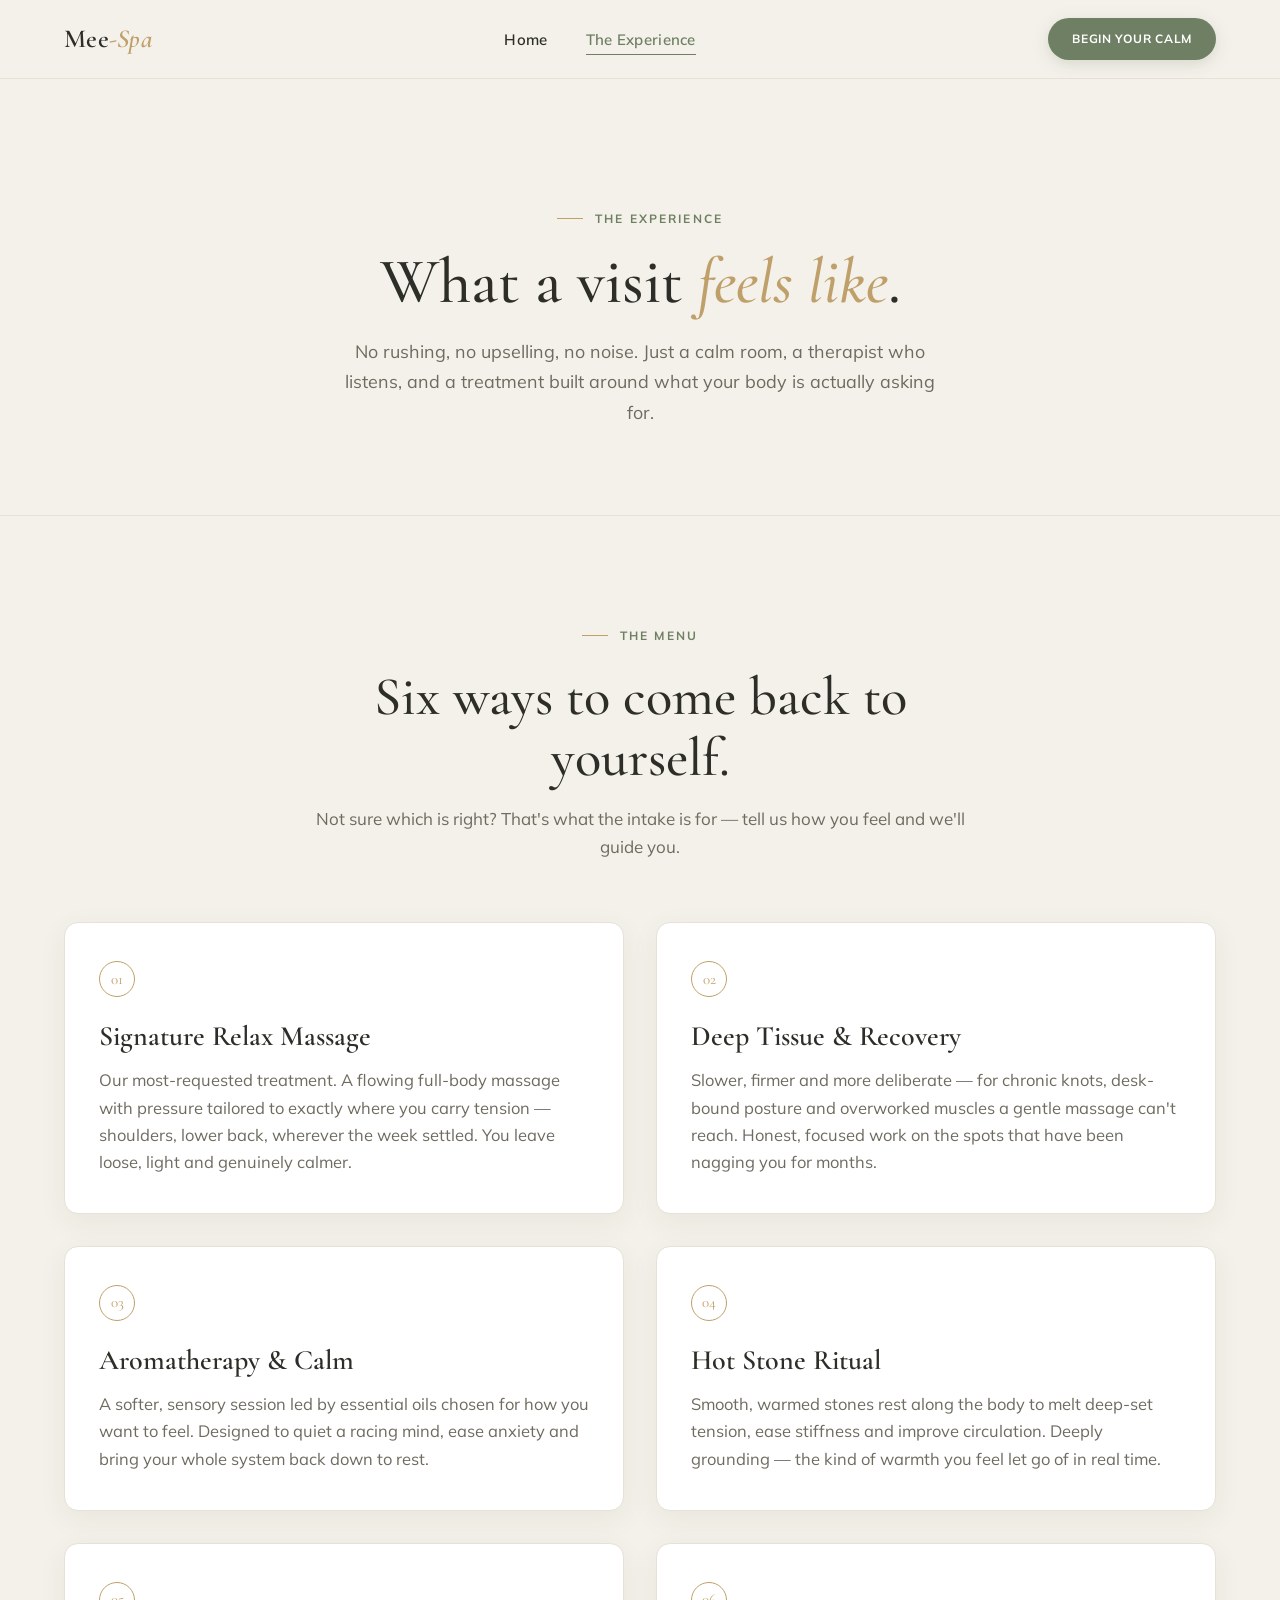
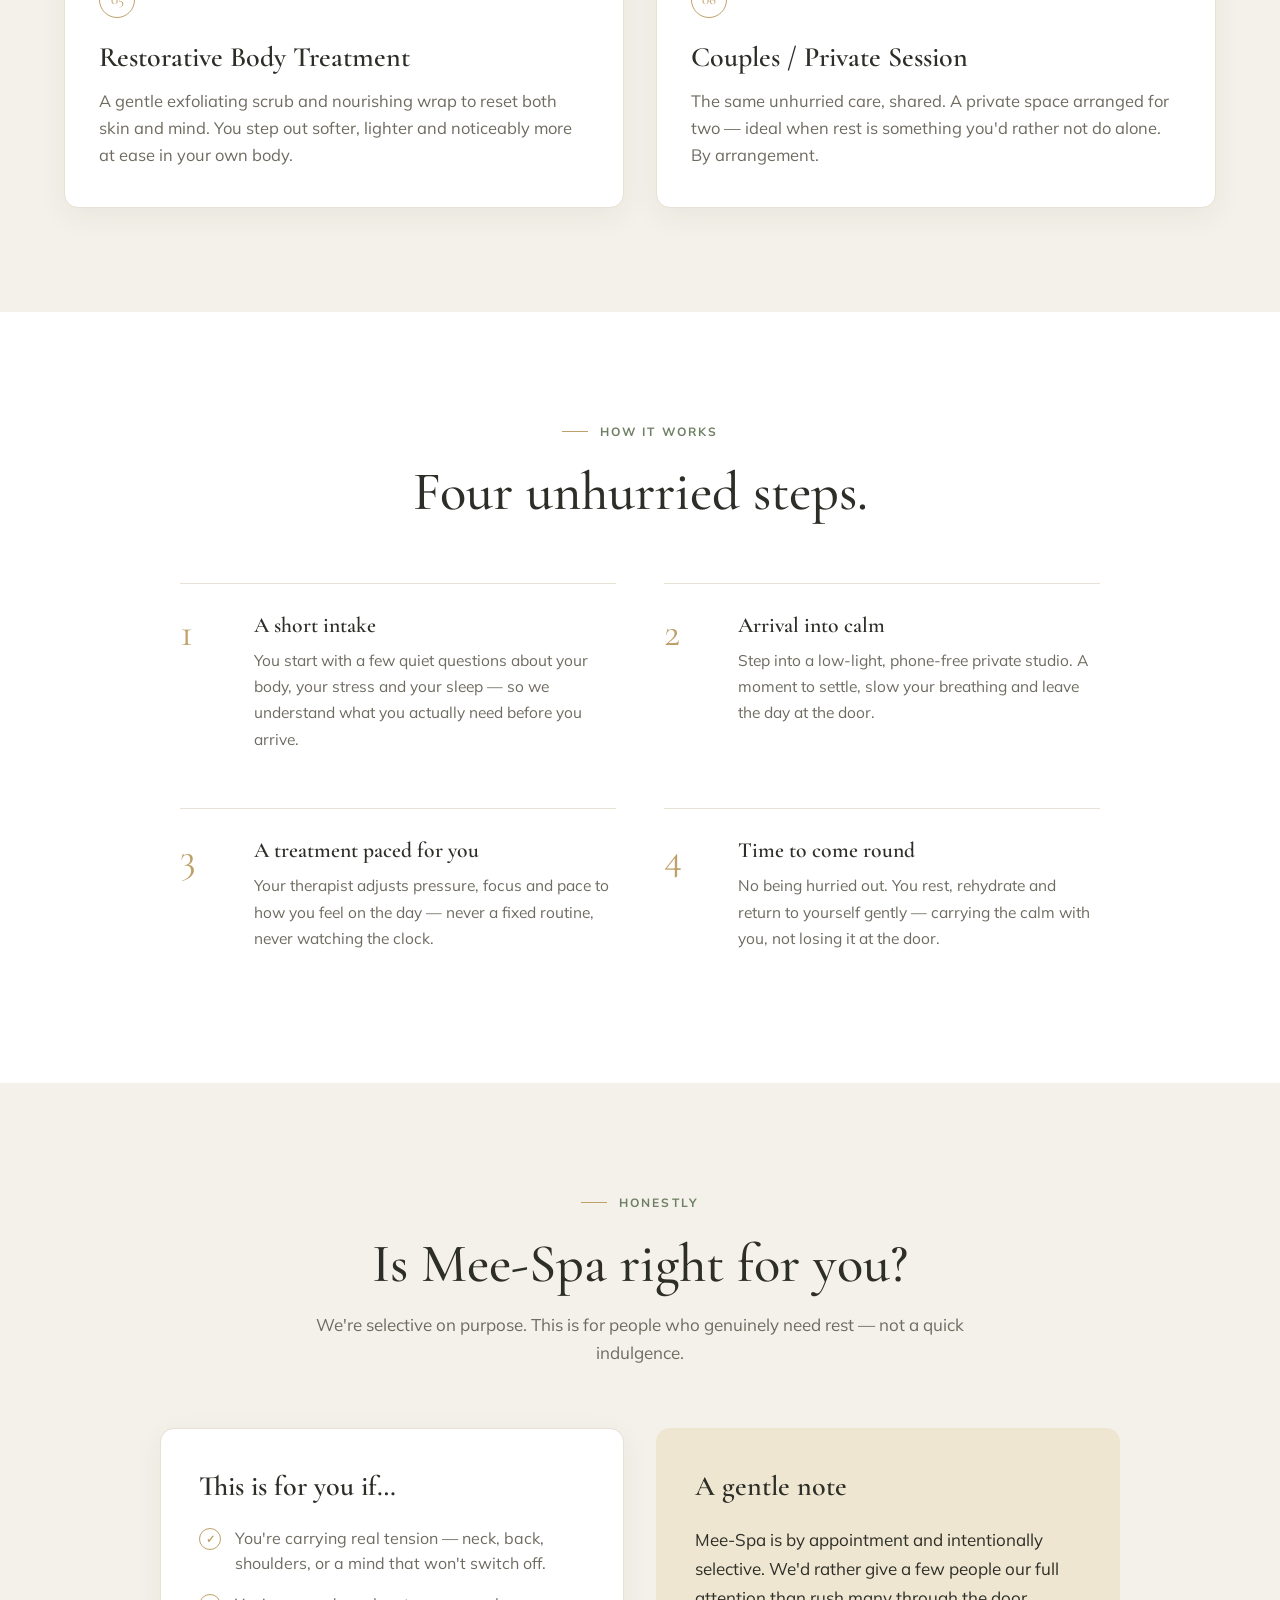
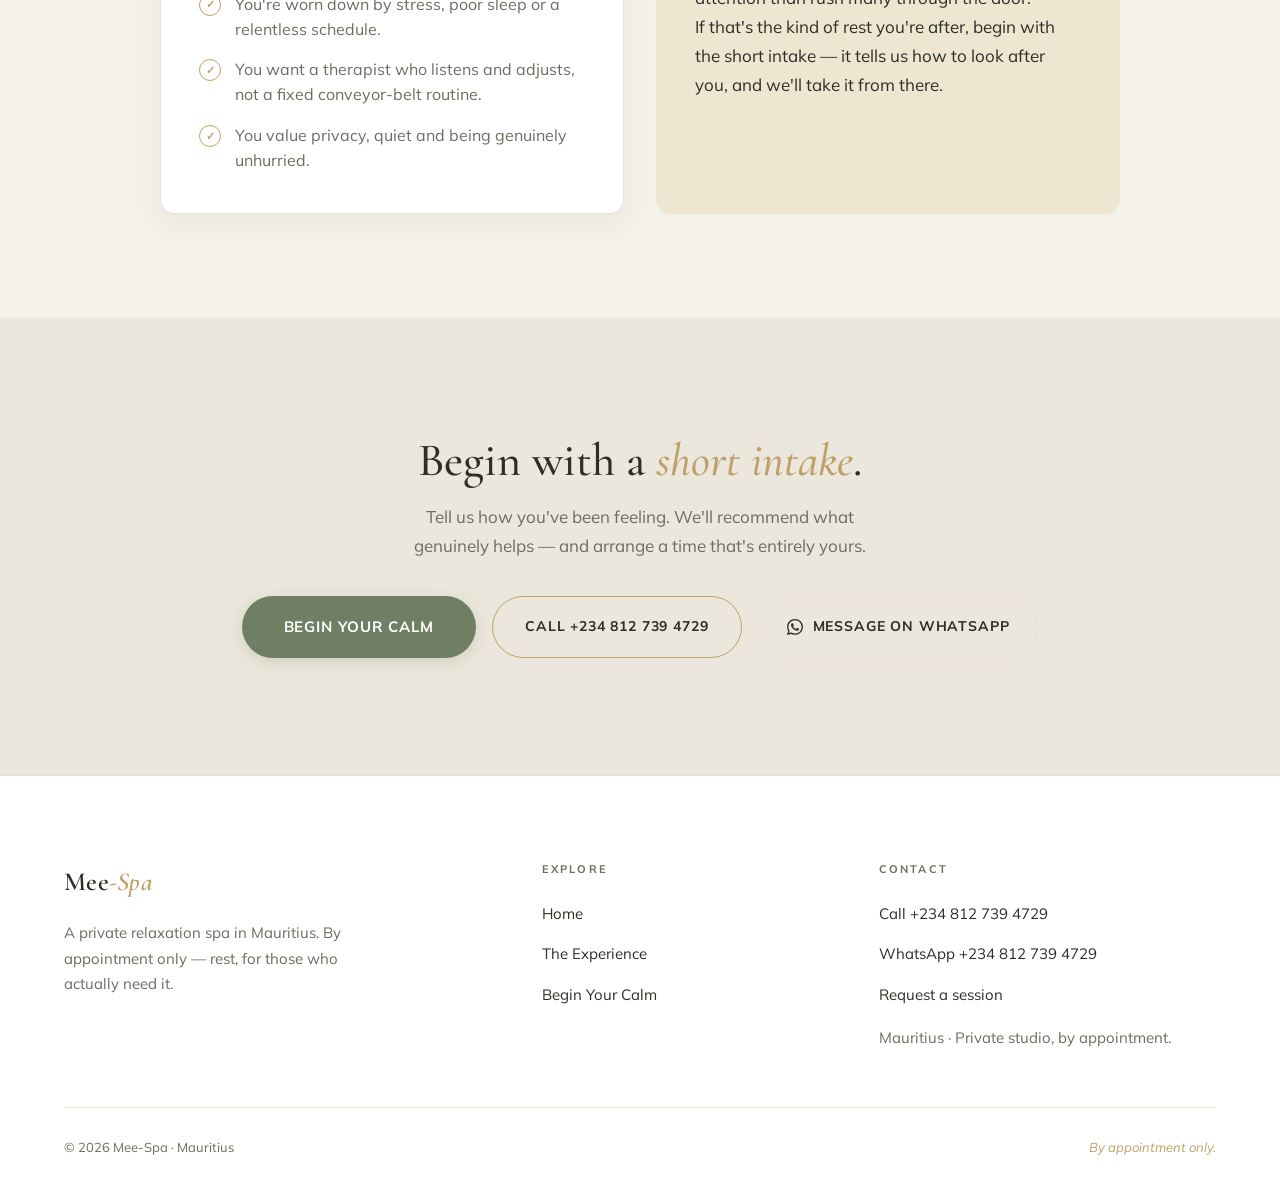
==== services.html @ 6ed7947c "Update services.html" ====
<!DOCTYPE html>
<html lang="en">
<head>
  <meta charset="UTF-8">
  <meta name="viewport" content="width=device-width, initial-scale=1.0">
  <title>The Experience — Mee-Spa</title>
  <meta name="description" content="The Mee-Spa treatment menu and what a visit feels like — a short intake, a calm private studio, and a session paced entirely around you. By appointment in Mauritius.">
  <link rel="preconnect" href="https://fonts.googleapis.com">
  <link rel="preconnect" href="https://fonts.gstatic.com" crossorigin>
  <link href="https://fonts.googleapis.com/css2?family=Cormorant+Garamond:ital,wght@0,400;0,500;0,600;1,400;1,500&family=Mulish:wght@300;400;600;700&display=swap" rel="stylesheet">
  <link rel="stylesheet" href="../styles.css">
</head>
<body>

  <!-- HEADER -->
  <header class="site-header">
    <div class="container">
      <nav class="nav" aria-label="Primary">
        <a href="index.html" class="nav__brand">Mee<em>-Spa</em></a>
        <ul class="nav__links">
          <li><a href="index.html" class="nav__link">Home</a></li>
          <li><a href="services.html" class="nav__link is-active">The Experience</a></li>
        </ul>
        <a href="https://tally.so/r/gDJ7Zl" target="_blank" rel="noopener" class="btn btn--primary nav__cta">Begin Your Calm</a>
        <button class="nav__toggle" aria-label="Menu" aria-controls="mobile-menu">
          <span></span>
        </button>
      </nav>
    </div>
  </header>

  <!-- MOBILE MENU -->
  <div class="mobile-menu" id="mobile-menu">
    <div class="container">
      <ul class="mobile-menu__links">
        <li><a href="index.html" class="mobile-menu__link">Home</a></li>
        <li><a href="services.html" class="mobile-menu__link">The Experience</a></li>
      </ul>
      <div class="mobile-menu__cta">
        <a href="https://tally.so/r/gDJ7Zl" target="_blank" rel="noopener" class="btn btn--primary btn--lg">Begin Your Calm</a>
        <a href="tel:+2348127394729" class="btn btn--outline">Call +234 812 739 4729</a>
        <a href="https://wa.me/2348127394729" target="_blank" rel="noopener" class="btn btn--whatsapp">
          <svg viewBox="0 0 24 24"><path d="M17.472 14.382c-.297-.149-1.758-.867-2.03-.967-.273-.099-.471-.148-.67.15-.197.297-.767.966-.94 1.164-.173.199-.347.223-.644.075-.297-.15-1.255-.463-2.39-1.475-.883-.788-1.48-1.761-1.653-2.059-.173-.297-.018-.458.13-.606.134-.133.298-.347.446-.52.149-.174.198-.298.298-.497.099-.198.05-.371-.025-.52-.075-.149-.669-1.612-.916-2.207-.242-.579-.487-.5-.669-.51-.173-.008-.371-.01-.57-.01-.198 0-.52.074-.792.372-.272.297-1.04 1.016-1.04 2.479 0 1.462 1.065 2.875 1.213 3.074.149.198 2.096 3.2 5.077 4.487.709.306 1.262.489 1.694.625.712.227 1.36.195 1.871.118.571-.085 1.758-.719 2.006-1.413.248-.694.248-1.289.173-1.413-.074-.124-.272-.198-.57-.347m-5.421 7.403h-.004a9.87 9.87 0 01-5.031-1.378l-.361-.214-3.741.982.998-3.648-.235-.374a9.86 9.86 0 01-1.51-5.26c.001-5.45 4.436-9.884 9.888-9.884 2.64 0 5.122 1.03 6.988 2.898a9.825 9.825 0 012.893 6.994c-.003 5.45-4.437 9.884-9.885 9.884m8.413-18.297A11.815 11.815 0 0012.05 0C5.495 0 .16 5.335.157 11.892c0 2.096.547 4.142 1.588 5.945L.057 24l6.305-1.654a11.882 11.882 0 005.683 1.448h.005c6.554 0 11.89-5.335 11.893-11.893a11.821 11.821 0 00-3.48-8.413"/></svg>
          Message on WhatsApp
        </a>
      </div>
    </div>
  </div>

  <!-- PAGE HERO -->
  <section class="page-hero">
    <div class="container">
      <div class="reveal">
        <span class="eyebrow">The Experience</span>
        <h1>What a visit <em>feels like</em>.</h1>
        <p>No rushing, no upselling, no noise. Just a calm room, a therapist who listens, and a treatment built around what your body is actually asking for.</p>
      </div>
    </div>
  </section>

  <!-- SERVICES DETAIL -->
  <section class="section">
    <div class="container">
      <div class="section__head reveal">
        <span class="eyebrow">The menu</span>
        <h2>Six ways to come back to yourself.</h2>
        <p>Not sure which is right? That's what the intake is for — tell us how you feel and we'll guide you.</p>
      </div>
      <div class="services services--two">
        <article class="service-card reveal">
          <div class="service-card__glyph">01</div>
          <h3>Signature Relax Massage</h3>
          <p>Our most-requested treatment. A flowing full-body massage with pressure tailored to exactly where you carry tension — shoulders, lower back, wherever the week settled. You leave loose, light and genuinely calmer.</p>
        </article>
        <article class="service-card reveal reveal--delay-1">
          <div class="service-card__glyph">02</div>
          <h3>Deep Tissue &amp; Recovery</h3>
          <p>Slower, firmer and more deliberate — for chronic knots, desk-bound posture and overworked muscles a gentle massage can't reach. Honest, focused work on the spots that have been nagging you for months.</p>
        </article>
        <article class="service-card reveal">
          <div class="service-card__glyph">03</div>
          <h3>Aromatherapy &amp; Calm</h3>
          <p>A softer, sensory session led by essential oils chosen for how you want to feel. Designed to quiet a racing mind, ease anxiety and bring your whole system back down to rest.</p>
        </article>
        <article class="service-card reveal reveal--delay-1">
          <div class="service-card__glyph">04</div>
          <h3>Hot Stone Ritual</h3>
          <p>Smooth, warmed stones rest along the body to melt deep-set tension, ease stiffness and improve circulation. Deeply grounding — the kind of warmth you feel let go of in real time.</p>
        </article>
        <article class="service-card reveal">
          <div class="service-card__glyph">05</div>
          <h3>Restorative Body Treatment</h3>
          <p>A gentle exfoliating scrub and nourishing wrap to reset both skin and mind. You step out softer, lighter and noticeably more at ease in your own body.</p>
        </article>
        <article class="service-card reveal reveal--delay-1">
          <div class="service-card__glyph">06</div>
          <h3>Couples / Private Session</h3>
          <p>The same unhurried care, shared. A private space arranged for two — ideal when rest is something you'd rather not do alone. By arrangement.</p>
        </article>
      </div>
    </div>
  </section>

  <!-- THE EXPERIENCE / PROCESS -->
  <section class="section section--alt">
    <div class="container">
      <div class="section__head reveal">
        <span class="eyebrow">How it works</span>
        <h2>Four unhurried steps.</h2>
      </div>
      <div class="process">
        <div class="process__step reveal">
          <div class="process__num">1</div>
          <div>
            <h3>A short intake</h3>
            <p>You start with a few quiet questions about your body, your stress and your sleep — so we understand what you actually need before you arrive.</p>
          </div>
        </div>
        <div class="process__step reveal reveal--delay-1">
          <div class="process__num">2</div>
          <div>
            <h3>Arrival into calm</h3>
            <p>Step into a low-light, phone-free private studio. A moment to settle, slow your breathing and leave the day at the door.</p>
          </div>
        </div>
        <div class="process__step reveal">
          <div class="process__num">3</div>
          <div>
            <h3>A treatment paced for you</h3>
            <p>Your therapist adjusts pressure, focus and pace to how you feel on the day — never a fixed routine, never watching the clock.</p>
          </div>
        </div>
        <div class="process__step reveal reveal--delay-1">
          <div class="process__num">4</div>
          <div>
            <h3>Time to come round</h3>
            <p>No being hurried out. You rest, rehydrate and return to yourself gently — carrying the calm with you, not losing it at the door.</p>
          </div>
        </div>
      </div>
    </div>
  </section>

  <!-- WHO IT'S FOR -->
  <section class="section">
    <div class="container">
      <div class="section__head reveal">
        <span class="eyebrow">Honestly</span>
        <h2>Is Mee-Spa right for you?</h2>
        <p>We're selective on purpose. This is for people who genuinely need rest — not a quick indulgence.</p>
      </div>
      <div class="split">
        <div class="split__card reveal">
          <h3>This is for you if…</h3>
          <ul class="split__list">
            <li><span class="split__mark">✓</span> You're carrying real tension — neck, back, shoulders, or a mind that won't switch off.</li>
            <li><span class="split__mark">✓</span> You're worn down by stress, poor sleep or a relentless schedule.</li>
            <li><span class="split__mark">✓</span> You want a therapist who listens and adjusts, not a fixed conveyor-belt routine.</li>
            <li><span class="split__mark">✓</span> You value privacy, quiet and being genuinely unhurried.</li>
          </ul>
        </div>
        <div class="split__card split__card--soft reveal reveal--delay-1">
          <h3>A gentle note</h3>
          <div class="split__note">
            <p>Mee-Spa is by appointment and intentionally selective. We'd rather give a few people our full attention than rush many through the door.</p>
            <p>If that's the kind of rest you're after, begin with the short intake — it tells us how to look after you, and we'll take it from there.</p>
          </div>
        </div>
      </div>
    </div>
  </section>

  <!-- CTA BAND -->
  <section class="cta-band">
    <div class="container">
      <div class="reveal">
        <h2>Begin with a <em>short intake</em>.</h2>
        <p>Tell us how you've been feeling. We'll recommend what genuinely helps — and arrange a time that's entirely yours.</p>
        <div class="cta-band__buttons">
          <a href="https://tally.so/r/gDJ7Zl" target="_blank" rel="noopener" class="btn btn--primary btn--lg">Begin Your Calm</a>
          <a href="tel:+2348127394729" class="btn btn--outline">Call +234 812 739 4729</a>
          <a href="https://wa.me/2348127394729" target="_blank" rel="noopener" class="btn btn--whatsapp">
            <svg viewBox="0 0 24 24"><path d="M17.472 14.382c-.297-.149-1.758-.867-2.03-.967-.273-.099-.471-.148-.67.15-.197.297-.767.966-.94 1.164-.173.199-.347.223-.644.075-.297-.15-1.255-.463-2.39-1.475-.883-.788-1.48-1.761-1.653-2.059-.173-.297-.018-.458.13-.606.134-.133.298-.347.446-.52.149-.174.198-.298.298-.497.099-.198.05-.371-.025-.52-.075-.149-.669-1.612-.916-2.207-.242-.579-.487-.5-.669-.51-.173-.008-.371-.01-.57-.01-.198 0-.52.074-.792.372-.272.297-1.04 1.016-1.04 2.479 0 1.462 1.065 2.875 1.213 3.074.149.198 2.096 3.2 5.077 4.487.709.306 1.262.489 1.694.625.712.227 1.36.195 1.871.118.571-.085 1.758-.719 2.006-1.413.248-.694.248-1.289.173-1.413-.074-.124-.272-.198-.57-.347m-5.421 7.403h-.004a9.87 9.87 0 01-5.031-1.378l-.361-.214-3.741.982.998-3.648-.235-.374a9.86 9.86 0 01-1.51-5.26c.001-5.45 4.436-9.884 9.888-9.884 2.64 0 5.122 1.03 6.988 2.898a9.825 9.825 0 012.893 6.994c-.003 5.45-4.437 9.884-9.885 9.884m8.413-18.297A11.815 11.815 0 0012.05 0C5.495 0 .16 5.335.157 11.892c0 2.096.547 4.142 1.588 5.945L.057 24l6.305-1.654a11.882 11.882 0 005.683 1.448h.005c6.554 0 11.89-5.335 11.893-11.893a11.821 11.821 0 00-3.48-8.413"/></svg>
            Message on WhatsApp
          </a>
        </div>
      </div>
    </div>
  </section>

  <!-- FOOTER -->
  <footer class="footer">
    <div class="container">
      <div class="footer__grid">
        <div>
          <div class="footer__brand">Mee<em>-Spa</em></div>
          <p class="footer__tagline">A private relaxation spa in Mauritius. By appointment only — rest, for those who actually need it.</p>
        </div>
        <div class="footer__col">
          <h4>Explore</h4>
          <ul>
            <li><a href="index.html">Home</a></li>
            <li><a href="services.html">The Experience</a></li>
            <li><a href="https://tally.so/r/gDJ7Zl" target="_blank" rel="noopener">Begin Your Calm</a></li>
          </ul>
        </div>
        <div class="footer__col">
          <h4>Contact</h4>
          <ul>
            <li><a href="tel:+2348127394729">Call +234 812 739 4729</a></li>
            <li><a href="https://wa.me/2348127394729" target="_blank" rel="noopener">WhatsApp +234 812 739 4729</a></li>
            <li><a href="https://tally.so/r/gDJ7Zl" target="_blank" rel="noopener">Request a session</a></li>
          </ul>
          <p class="footer__tagline" style="margin-top:16px;">Mauritius · Private studio, by appointment.</p>
        </div>
      </div>
      <div class="footer__bottom">
        <div>© <span id="current-year"></span> Mee-Spa · Mauritius</div>
        <div><em>By appointment only.</em></div>
      </div>
    </div>
  </footer>

  <script src="../main.js"></script>
</body>
</html>
---- styles.css ----
/* ============================================
   Mee-Spa — Design System
   Refined Minimal × Serene Light Luxury
   ============================================ */

/* --- Design tokens --- */
:root {
  /* Palette */
  --color-bg: #F4F1EA;            /* warm linen cream */
  --color-surface: #FFFFFF;
  --color-text: #2C2E27;          /* deep stone-charcoal */
  --color-text-muted: #6E6B60;
  --color-primary: #6E7F63;       /* sage / eucalyptus */
  --color-primary-dark: #566350;  /* deeper sage (hover) */
  --color-secondary: #D8D2C4;     /* soft stone */
  --color-accent: #BFA06A;        /* warm gold */
  --color-border: #E7E1D6;
  --color-band: #ECE7DC;          /* CTA band tint */
  --color-gold-soft: #EFE6D2;
  --color-whatsapp: #25D366;

  /* Type */
  --font-display: 'Cormorant Garamond', Georgia, 'Times New Roman', serif;
  --font-body: 'Mulish', -apple-system, BlinkMacSystemFont, sans-serif;

  /* Sizing */
  --container-max: 1200px;
  --container-narrow: 880px;
  --radius-card: 14px;
  --radius-btn: 999px;

  /* Spacing */
  --space-section-y: 104px;
  --space-section-y-mobile: 68px;

  /* Shadows */
  --shadow-card: 0 8px 30px rgba(44, 46, 39, 0.06);
  --shadow-card-hover: 0 16px 44px rgba(44, 46, 39, 0.10);
  --shadow-btn: 0 4px 16px rgba(110, 127, 99, 0.22);
  --shadow-btn-hover: 0 10px 26px rgba(110, 127, 99, 0.30);

  /* Motion */
  --ease: cubic-bezier(0.22, 0.61, 0.36, 1);
  --t-fast: 200ms;
  --t-base: 320ms;
  --t-slow: 600ms;
}

/* --- Reset --- */
*, *::before, *::after { box-sizing: border-box; }
html { scroll-behavior: smooth; -webkit-text-size-adjust: 100%; }
body {
  margin: 0;
  font-family: var(--font-body);
  font-weight: 400;
  font-size: 17px;
  line-height: 1.7;
  color: var(--color-text);
  background: var(--color-bg);
  -webkit-font-smoothing: antialiased;
  -moz-osx-font-smoothing: grayscale;
}
img, picture, svg { display: block; max-width: 100%; }
a { color: inherit; text-decoration: none; }
button { font: inherit; cursor: pointer; border: 0; background: none; color: inherit; }
ul { list-style: none; padding: 0; margin: 0; }
::selection { background: var(--color-accent); color: #fff; }

/* --- Typography --- */
h1, h2, h3, h4 {
  font-family: var(--font-display);
  font-weight: 500;
  color: var(--color-text);
  letter-spacing: 0;
  margin: 0;
}
h1 {
  font-size: clamp(2.9rem, 6.5vw, 5rem);
  line-height: 1.04;
  font-weight: 500;
}
h2 {
  font-size: clamp(2.2rem, 4.4vw, 3.4rem);
  line-height: 1.12;
}
h3 {
  font-size: clamp(1.45rem, 2.2vw, 1.75rem);
  line-height: 1.25;
  font-weight: 600;
}
p { margin: 0 0 1em; }
em { color: var(--color-accent); font-style: italic; }
.lead {
  font-size: clamp(1.05rem, 1.6vw, 1.2rem);
  color: var(--color-text-muted);
  line-height: 1.6;
  max-width: 56ch;
}

/* --- Eyebrow label --- */
.eyebrow {
  display: inline-block;
  font-family: var(--font-body);
  font-size: 12px;
  font-weight: 700;
  letter-spacing: 0.18em;
  text-transform: uppercase;
  color: var(--color-primary);
  margin-bottom: 20px;
}
.eyebrow::before {
  content: '';
  display: inline-block;
  width: 26px;
  height: 1px;
  background: var(--color-accent);
  vertical-align: middle;
  margin-right: 12px;
  margin-bottom: 3px;
}

/* --- Layout --- */
.container {
  width: 100%;
  max-width: var(--container-max);
  margin: 0 auto;
  padding: 0 24px;
}
.container--narrow { max-width: var(--container-narrow); }
.section {
  padding: var(--space-section-y) 0;
}
.section--alt { background: var(--color-surface); }
@media (max-width: 768px) {
  .section { padding: var(--space-section-y-mobile) 0; }
}

.divider {
  width: 64px;
  height: 1px;
  background: var(--color-accent);
  opacity: 0.6;
  margin: 40px auto;
}

/* --- Buttons --- */
.btn {
  display: inline-flex;
  align-items: center;
  justify-content: center;
  gap: 10px;
  padding: 14px 32px;
  border-radius: var(--radius-btn);
  font-family: var(--font-body);
  font-size: 14px;
  font-weight: 700;
  letter-spacing: 0.06em;
  text-transform: uppercase;
  transition: transform var(--t-fast) var(--ease),
              box-shadow var(--t-fast) var(--ease),
              background var(--t-fast) var(--ease),
              color var(--t-fast) var(--ease),
              border-color var(--t-fast) var(--ease);
  cursor: pointer;
  white-space: nowrap;
}
.btn--primary {
  background: var(--color-primary);
  color: #fff;
  box-shadow: var(--shadow-btn);
}
.btn--primary:hover {
  transform: translateY(-2px);
  box-shadow: var(--shadow-btn-hover);
  background: var(--color-primary-dark);
}
.btn--outline {
  background: transparent;
  color: var(--color-text);
  border: 1.5px solid var(--color-accent);
}
.btn--outline:hover {
  background: var(--color-accent);
  color: #fff;
  transform: translateY(-2px);
}
.btn--whatsapp {
  background: transparent;
  color: var(--color-text);
  border: 1.5px solid var(--color-border);
  padding: 13px 28px;
}
.btn--whatsapp:hover {
  border-color: var(--color-primary);
  color: var(--color-primary);
  transform: translateY(-2px);
}
.btn--whatsapp svg { width: 16px; height: 16px; fill: currentColor; }
.btn--lg { padding: 18px 42px; font-size: 15px; }
.btn:focus-visible { outline: 2px solid var(--color-primary); outline-offset: 3px; }

/* --- Header / Nav --- */
.site-header {
  position: sticky;
  top: 0;
  z-index: 50;
  background: rgba(244, 241, 234, 0.92);
  backdrop-filter: blur(12px);
  -webkit-backdrop-filter: blur(12px);
  border-bottom: 1px solid var(--color-border);
}
.nav {
  display: flex;
  align-items: center;
  justify-content: space-between;
  height: 78px;
}
.nav__brand {
  font-family: var(--font-display);
  font-size: 26px;
  font-weight: 600;
  letter-spacing: 0.01em;
  color: var(--color-text);
}
.nav__brand em { color: var(--color-accent); font-style: italic; }
.nav__links {
  display: flex;
  align-items: center;
  gap: 38px;
}
.nav__link {
  font-family: var(--font-body);
  font-size: 15px;
  font-weight: 600;
  color: var(--color-text);
  letter-spacing: 0.02em;
  position: relative;
  padding: 6px 0;
  transition: color var(--t-fast) var(--ease);
}
.nav__link::after {
  content: '';
  position: absolute;
  left: 50%;
  bottom: 0;
  width: 0;
  height: 1px;
  background: var(--color-primary);
  transition: width var(--t-fast) var(--ease), left var(--t-fast) var(--ease);
}
.nav__link:hover,
.nav__link.is-active { color: var(--color-primary); }
.nav__link:hover::after,
.nav__link.is-active::after { width: 100%; left: 0; }

.nav__cta { font-size: 12px; padding: 11px 24px; }

.nav__toggle {
  display: none;
  width: 44px;
  height: 44px;
  align-items: center;
  justify-content: center;
}
.nav__toggle span {
  display: block;
  width: 22px;
  height: 1.5px;
  background: var(--color-text);
  position: relative;
  transition: background var(--t-fast) var(--ease);
}
.nav__toggle span::before,
.nav__toggle span::after {
  content: '';
  position: absolute;
  left: 0;
  width: 22px;
  height: 1.5px;
  background: var(--color-text);
  transition: transform var(--t-base) var(--ease), top var(--t-fast) var(--ease);
}
.nav__toggle span::before { top: -7px; }
.nav__toggle span::after { top: 7px; }
.nav__toggle.is-open span { background: transparent; }
.nav__toggle.is-open span::before { top: 0; transform: rotate(45deg); }
.nav__toggle.is-open span::after { top: 0; transform: rotate(-45deg); }

@media (max-width: 900px) {
  .nav { height: 64px; }
  .nav__links { display: none; }
  .nav__cta { display: none; }
  .nav__toggle { display: flex; }
}

/* Mobile menu panel */
.mobile-menu {
  position: fixed;
  inset: 64px 0 0 0;
  background: var(--color-bg);
  z-index: 40;
  padding: 48px 24px;
  transform: translateY(-12px);
  opacity: 0;
  visibility: hidden;
  overflow-y: auto;
  transition: transform var(--t-base) var(--ease),
              opacity var(--t-base) var(--ease),
              visibility var(--t-base);
}
.mobile-menu.is-open {
  transform: translateY(0);
  opacity: 1;
  visibility: visible;
}
.mobile-menu__links {
  display: flex;
  flex-direction: column;
  gap: 32px;
  margin-bottom: 48px;
}
.mobile-menu__link {
  font-family: var(--font-display);
  font-size: 32px;
  font-weight: 500;
  color: var(--color-text);
}
.mobile-menu__cta {
  display: flex;
  flex-direction: column;
  gap: 16px;
  align-items: stretch;
}
.mobile-menu__cta .btn { width: 100%; }

/* --- Hero --- */
.hero {
  position: relative;
  padding: clamp(88px, 13vw, 150px) 0 clamp(88px, 13vw, 150px);
  background: var(--color-bg);
  text-align: center;
  overflow: hidden;
}
.hero__inner { max-width: 900px; margin: 0 auto; }
.hero h1 { margin: 0 0 28px; }
.hero h1 em {
  color: var(--color-accent);
  font-style: italic;
  font-family: var(--font-display);
}
.hero__sub {
  font-size: clamp(1.05rem, 1.6vw, 1.25rem);
  color: var(--color-text-muted);
  line-height: 1.65;
  max-width: 56ch;
  margin: 0 auto 44px;
}
.hero__cta {
  display: flex;
  gap: 16px;
  justify-content: center;
  flex-wrap: wrap;
}
.hero__decor {
  position: absolute;
  bottom: 0;
  left: 50%;
  transform: translateX(-50%);
  width: 84px;
  height: 1px;
  background: var(--color-accent);
  opacity: 0.55;
}

/* --- Page hero (smaller, inner pages) --- */
.page-hero {
  padding: clamp(80px, 11vw, 124px) 0 clamp(60px, 8vw, 88px);
  text-align: center;
  background: var(--color-bg);
  border-bottom: 1px solid var(--color-border);
}
.page-hero h1 {
  font-size: clamp(2.5rem, 5.4vw, 4rem);
  margin: 0 0 20px;
}
.page-hero h1 em { color: var(--color-accent); font-style: italic; }
.page-hero p {
  font-size: clamp(1rem, 1.4vw, 1.2rem);
  color: var(--color-text-muted);
  max-width: 54ch;
  margin: 0 auto;
}

/* --- Benefits (3-col) --- */
.benefits {
  display: grid;
  grid-template-columns: repeat(3, 1fr);
  gap: 48px;
  margin-top: 60px;
}
.benefits__item { text-align: center; }
.benefits__glyph {
  font-family: var(--font-display);
  font-size: 40px;
  color: var(--color-accent);
  margin-bottom: 16px;
  line-height: 1;
}
.benefits__item h3 { margin-bottom: 10px; }
.benefits__item p { color: var(--color-text-muted); margin: 0; }
@media (max-width: 768px) {
  .benefits { grid-template-columns: 1fr; gap: 44px; margin-top: 44px; }
}

/* --- Section heading (centered) --- */
.section__head {
  text-align: center;
  max-width: 660px;
  margin: 0 auto 60px;
}
.section__head h2 { margin: 0 0 16px; }
.section__head p { color: var(--color-text-muted); margin: 0; }

/* --- Services grid --- */
.services {
  display: grid;
  grid-template-columns: repeat(3, 1fr);
  gap: 28px;
}
.services--two { grid-template-columns: repeat(2, 1fr); gap: 32px; }
.service-card {
  background: var(--color-surface);
  border: 1px solid var(--color-border);
  border-radius: var(--radius-card);
  padding: 38px 34px;
  box-shadow: var(--shadow-card);
  transition: transform var(--t-base) var(--ease), box-shadow var(--t-base) var(--ease);
}
.service-card:hover {
  transform: translateY(-4px);
  box-shadow: var(--shadow-card-hover);
}
.service-card__glyph {
  width: 36px;
  height: 36px;
  border-radius: 50%;
  border: 1px solid var(--color-accent);
  display: flex;
  align-items: center;
  justify-content: center;
  margin-bottom: 22px;
  color: var(--color-accent);
  font-family: var(--font-display);
  font-size: 15px;
}
.service-card h3 { margin-bottom: 12px; }
.service-card p { color: var(--color-text-muted); margin: 0; font-size: 15.5px; line-height: 1.65; }
.services--two .service-card p { font-size: 16.5px; }
.services-cta { text-align: center; margin-top: 52px; }
@media (max-width: 900px) {
  .services { grid-template-columns: repeat(2, 1fr); }
}
@media (max-width: 600px) {
  .services, .services--two { grid-template-columns: 1fr; }
}

/* --- Why (2-col editorial) --- */
.why {
  display: grid;
  grid-template-columns: 1.1fr 0.9fr;
  gap: 80px;
  align-items: center;
}
.why__quote {
  font-family: var(--font-display);
  font-size: clamp(1.6rem, 2.7vw, 2.1rem);
  line-height: 1.38;
  color: var(--color-text);
  font-weight: 400;
}
.why__quote em { color: var(--color-accent); font-style: italic; }
.why__list { display: flex; flex-direction: column; gap: 24px; }
.why__list-item {
  display: flex;
  gap: 18px;
  align-items: flex-start;
  padding-bottom: 24px;
  border-bottom: 1px solid var(--color-border);
}
.why__list-item:last-child { border-bottom: 0; padding-bottom: 0; }
.why__list-item__num {
  font-family: var(--font-display);
  color: var(--color-accent);
  font-size: 15px;
  letter-spacing: 0.1em;
  flex-shrink: 0;
  width: 28px;
  padding-top: 5px;
}
.why__list-item h4 {
  font-family: var(--font-display);
  font-size: 20px;
  font-weight: 600;
  margin: 0 0 5px;
}
.why__list-item p {
  font-size: 15.5px;
  color: var(--color-text-muted);
  margin: 0;
}
@media (max-width: 900px) {
  .why { grid-template-columns: 1fr; gap: 48px; }
}

/* --- Process (numbered steps) --- */
.process {
  display: grid;
  grid-template-columns: repeat(2, 1fr);
  gap: 28px 48px;
  max-width: 920px;
  margin: 60px auto 0;
}
.process__step {
  display: flex;
  gap: 22px;
  align-items: flex-start;
  padding: 28px 0;
  border-top: 1px solid var(--color-border);
}
.process__num {
  font-family: var(--font-display);
  font-size: 40px;
  line-height: 1;
  color: var(--color-accent);
  flex-shrink: 0;
  width: 52px;
}
.process__step h3 { font-size: 1.35rem; margin: 0 0 8px; }
.process__step p { color: var(--color-text-muted); margin: 0; font-size: 15.5px; }
@media (max-width: 768px) {
  .process { grid-template-columns: 1fr; gap: 0; margin-top: 44px; }
}

/* --- Split (who it's for) --- */
.split {
  display: grid;
  grid-template-columns: repeat(2, 1fr);
  gap: 32px;
  max-width: 960px;
  margin: 0 auto;
}
.split__card {
  background: var(--color-surface);
  border: 1px solid var(--color-border);
  border-radius: var(--radius-card);
  padding: 40px 38px;
  box-shadow: var(--shadow-card);
}
.split__card--soft { background: var(--color-gold-soft); border-color: transparent; box-shadow: none; }
.split__card h3 { margin: 0 0 22px; }
.split__list { display: flex; flex-direction: column; gap: 16px; }
.split__list li {
  display: flex;
  gap: 14px;
  align-items: flex-start;
  color: var(--color-text-muted);
  font-size: 16px;
  line-height: 1.55;
}
.split__mark {
  flex-shrink: 0;
  width: 22px;
  height: 22px;
  border-radius: 50%;
  border: 1px solid var(--color-accent);
  color: var(--color-accent);
  display: flex;
  align-items: center;
  justify-content: center;
  font-size: 11px;
  font-weight: 700;
  margin-top: 2px;
}
.split__note p { margin: 0; }
@media (max-width: 768px) {
  .split { grid-template-columns: 1fr; }
}

/* --- Testimonials --- */
.testimonials {
  display: grid;
  grid-template-columns: repeat(3, 1fr);
  gap: 28px;
}
.testimonial {
  background: var(--color-surface);
  border: 1px solid var(--color-border);
  border-radius: var(--radius-card);
  padding: 38px 34px;
  position: relative;
}
.testimonial__mark {
  font-family: var(--font-display);
  font-size: 60px;
  color: var(--color-accent);
  opacity: 0.4;
  line-height: 1;
  margin-bottom: -8px;
}
.testimonial__quote {
  font-family: var(--font-display);
  font-size: 1.2rem;
  font-style: italic;
  line-height: 1.5;
  color: var(--color-text);
  margin: 0 0 22px;
}
.testimonial__name {
  font-family: var(--font-body);
  font-size: 11px;
  font-weight: 700;
  letter-spacing: 0.18em;
  text-transform: uppercase;
  color: var(--color-text-muted);
}
@media (max-width: 900px) {
  .testimonials { grid-template-columns: 1fr; max-width: 540px; margin: 0 auto; }
}

/* --- CTA band --- */
.cta-band {
  background: var(--color-band);
  text-align: center;
  padding: clamp(76px, 10vw, 116px) 0;
  border-top: 1px solid var(--color-border);
  border-bottom: 1px solid var(--color-border);
}
.cta-band h2 {
  margin: 0 0 16px;
  font-size: clamp(2rem, 3.8vw, 2.9rem);
}
.cta-band h2 em { color: var(--color-accent); font-style: italic; }
.cta-band p {
  color: var(--color-text-muted);
  max-width: 50ch;
  margin: 0 auto 36px;
}
.cta-band__buttons {
  display: flex;
  gap: 16px;
  justify-content: center;
  flex-wrap: wrap;
}

/* --- Footer --- */
.footer {
  background: var(--color-surface);
  padding: 84px 0 32px;
  border-top: 1px solid var(--color-border);
}
.footer__grid {
  display: grid;
  grid-template-columns: 1.5fr 1fr 1.2fr;
  gap: 56px;
  padding-bottom: 56px;
  border-bottom: 1px solid var(--color-border);
}
.footer__brand {
  font-family: var(--font-display);
  font-size: 26px;
  font-weight: 600;
  letter-spacing: 0.01em;
  margin-bottom: 16px;
}
.footer__brand em { color: var(--color-accent); font-style: italic; }
.footer__tagline {
  color: var(--color-text-muted);
  font-size: 15px;
  max-width: 34ch;
  margin: 0;
}
.footer__col h4 {
  font-family: var(--font-body);
  font-size: 11px;
  font-weight: 700;
  letter-spacing: 0.2em;
  text-transform: uppercase;
  color: var(--color-text-muted);
  margin: 0 0 20px;
}
.footer__col ul li { margin-bottom: 12px; }
.footer__col a {
  color: var(--color-text);
  font-size: 15px;
  transition: color var(--t-fast) var(--ease);
}
.footer__col a:hover { color: var(--color-primary); }
.footer__bottom {
  padding-top: 28px;
  display: flex;
  justify-content: space-between;
  align-items: center;
  font-size: 13px;
  color: var(--color-text-muted);
  gap: 16px;
  flex-wrap: wrap;
}
.footer__bottom em { font-style: italic; color: var(--color-accent); }
@media (max-width: 768px) {
  .footer__grid { grid-template-columns: 1fr; gap: 40px; padding-bottom: 40px; }
  .footer__bottom { flex-direction: column; align-items: flex-start; }
}

/* --- Reveal on scroll --- */
.reveal {
  opacity: 0;
  transform: translateY(16px);
  transition: opacity 700ms var(--ease), transform 700ms var(--ease);
}
.reveal.is-visible {
  opacity: 1;
  transform: translateY(0);
}
.reveal--delay-1 { transition-delay: 100ms; }
.reveal--delay-2 { transition-delay: 200ms; }
.reveal--delay-3 { transition-delay: 300ms; }

/* --- Reduced motion --- */
@media (prefers-reduced-motion: reduce) {
  *, *::before, *::after {
    animation-duration: 0.01ms !important;
    animation-iteration-count: 1 !important;
    transition-duration: 0.01ms !important;
    scroll-behavior: auto !important;
  }
  .reveal { opacity: 1; transform: none; }
}

/* --- Body scroll lock when menu open --- */
body.is-locked { overflow: hidden; }
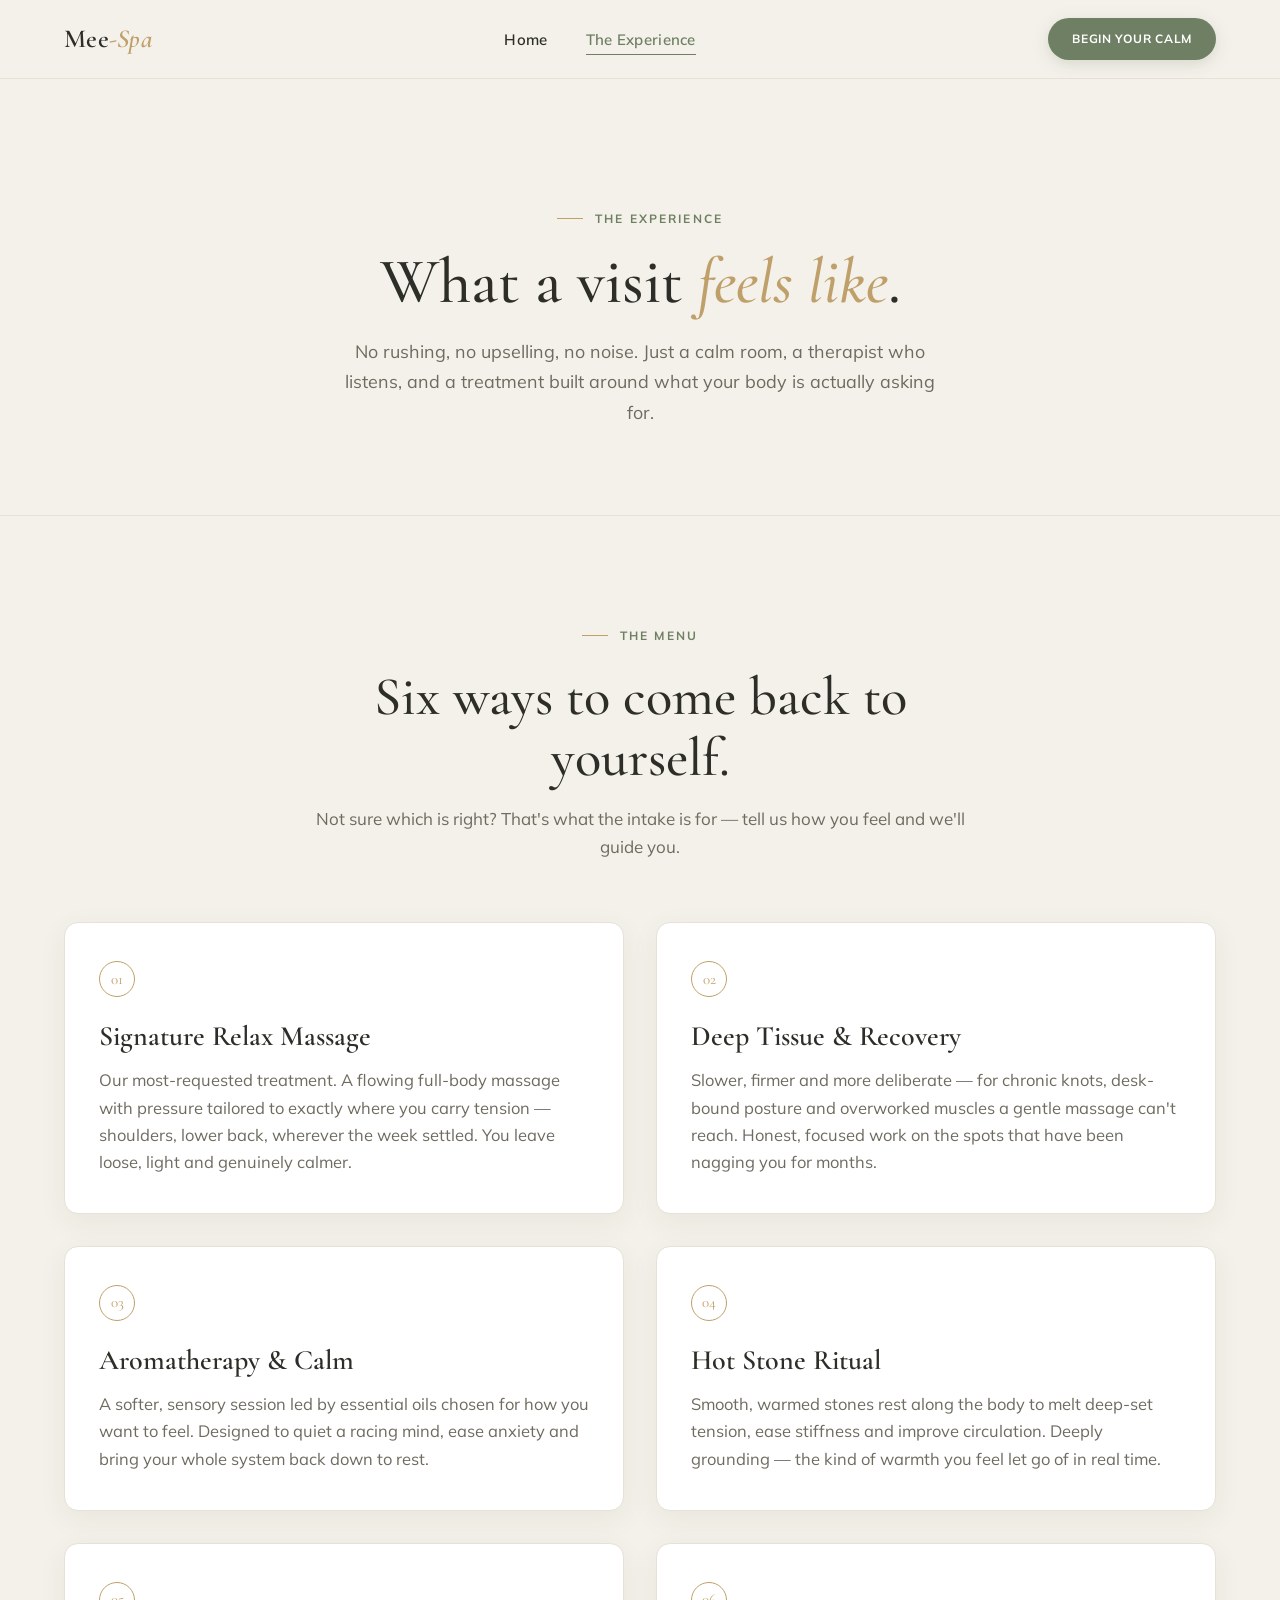
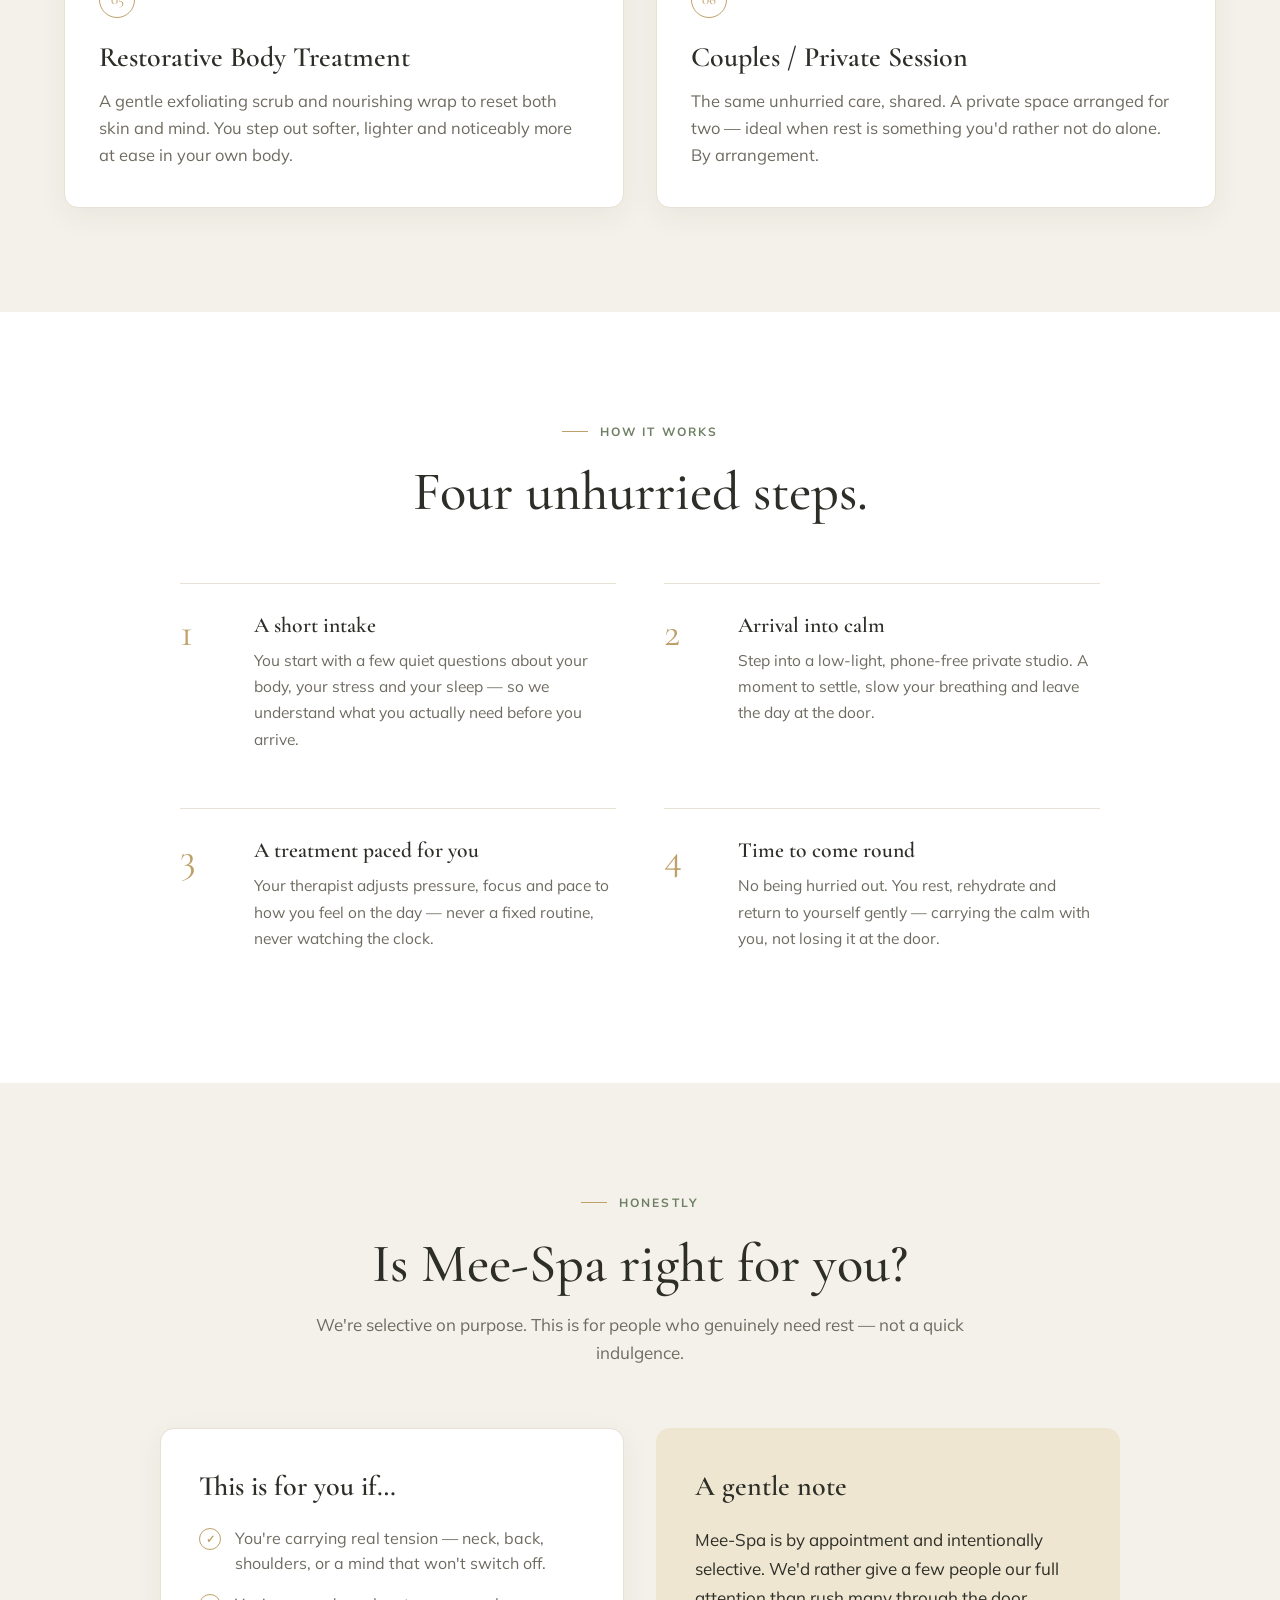
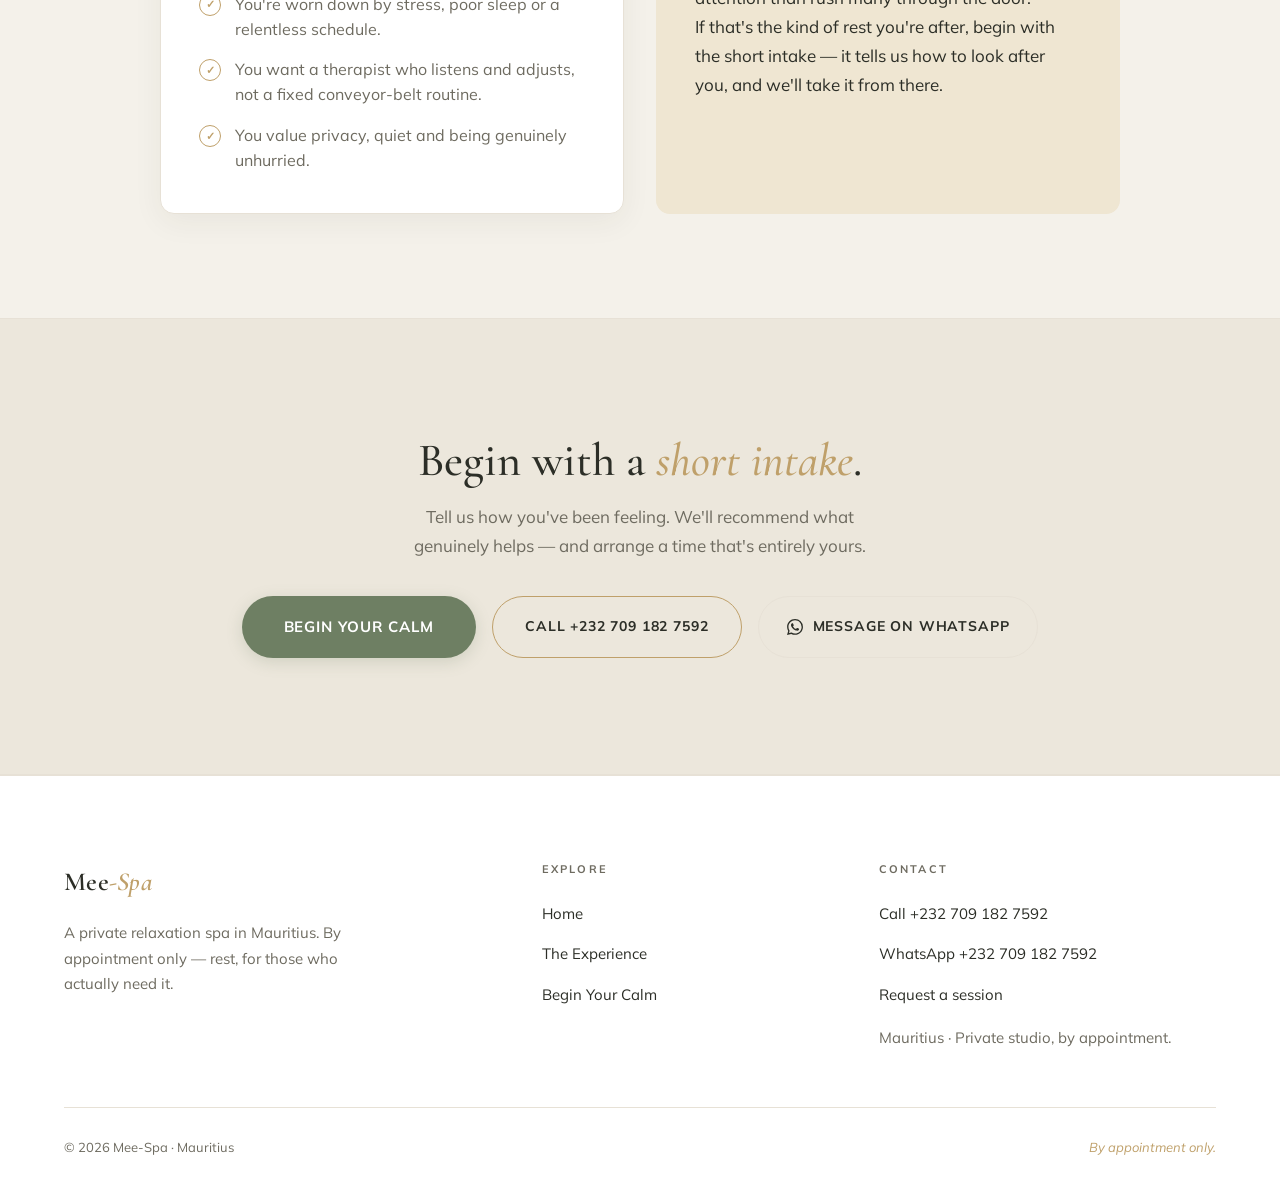
==== commit 6228abf9: "Update services.html" ====
--- a/services.html
+++ b/services.html
@@ -38,8 +38,8 @@
       </ul>
       <div class="mobile-menu__cta">
         <a href="https://tally.so/r/gDJ7Zl" target="_blank" rel="noopener" class="btn btn--primary btn--lg">Begin Your Calm</a>
-        <a href="tel:+2348127394729" class="btn btn--outline">Call +234 812 739 4729</a>
-        <a href="https://wa.me/2348127394729" target="_blank" rel="noopener" class="btn btn--whatsapp">
+        <a href="tel:+2327091827592" class="btn btn--outline">Call +232 709 182 7592</a>
+        <a href="https://wa.me/2327091827592" target="_blank" rel="noopener" class="btn btn--whatsapp">
           <svg viewBox="0 0 24 24"><path d="M17.472 14.382c-.297-.149-1.758-.867-2.03-.967-.273-.099-.471-.148-.67.15-.197.297-.767.966-.94 1.164-.173.199-.347.223-.644.075-.297-.15-1.255-.463-2.39-1.475-.883-.788-1.48-1.761-1.653-2.059-.173-.297-.018-.458.13-.606.134-.133.298-.347.446-.52.149-.174.198-.298.298-.497.099-.198.05-.371-.025-.52-.075-.149-.669-1.612-.916-2.207-.242-.579-.487-.5-.669-.51-.173-.008-.371-.01-.57-.01-.198 0-.52.074-.792.372-.272.297-1.04 1.016-1.04 2.479 0 1.462 1.065 2.875 1.213 3.074.149.198 2.096 3.2 5.077 4.487.709.306 1.262.489 1.694.625.712.227 1.36.195 1.871.118.571-.085 1.758-.719 2.006-1.413.248-.694.248-1.289.173-1.413-.074-.124-.272-.198-.57-.347m-5.421 7.403h-.004a9.87 9.87 0 01-5.031-1.378l-.361-.214-3.741.982.998-3.648-.235-.374a9.86 9.86 0 01-1.51-5.26c.001-5.45 4.436-9.884 9.888-9.884 2.64 0 5.122 1.03 6.988 2.898a9.825 9.825 0 012.893 6.994c-.003 5.45-4.437 9.884-9.885 9.884m8.413-18.297A11.815 11.815 0 0012.05 0C5.495 0 .16 5.335.157 11.892c0 2.096.547 4.142 1.588 5.945L.057 24l6.305-1.654a11.882 11.882 0 005.683 1.448h.005c6.554 0 11.89-5.335 11.893-11.893a11.821 11.821 0 00-3.48-8.413"/></svg>
           Message on WhatsApp
         </a>
@@ -178,8 +178,8 @@
         <p>Tell us how you've been feeling. We'll recommend what genuinely helps — and arrange a time that's entirely yours.</p>
         <div class="cta-band__buttons">
           <a href="https://tally.so/r/gDJ7Zl" target="_blank" rel="noopener" class="btn btn--primary btn--lg">Begin Your Calm</a>
-          <a href="tel:+2348127394729" class="btn btn--outline">Call +234 812 739 4729</a>
-          <a href="https://wa.me/2348127394729" target="_blank" rel="noopener" class="btn btn--whatsapp">
+          <a href="tel:+2327091827592" class="btn btn--outline">Call +232 709 182 7592</a>
+          <a href="https://wa.me/2327091827592" target="_blank" rel="noopener" class="btn btn--whatsapp">
             <svg viewBox="0 0 24 24"><path d="M17.472 14.382c-.297-.149-1.758-.867-2.03-.967-.273-.099-.471-.148-.67.15-.197.297-.767.966-.94 1.164-.173.199-.347.223-.644.075-.297-.15-1.255-.463-2.39-1.475-.883-.788-1.48-1.761-1.653-2.059-.173-.297-.018-.458.13-.606.134-.133.298-.347.446-.52.149-.174.198-.298.298-.497.099-.198.05-.371-.025-.52-.075-.149-.669-1.612-.916-2.207-.242-.579-.487-.5-.669-.51-.173-.008-.371-.01-.57-.01-.198 0-.52.074-.792.372-.272.297-1.04 1.016-1.04 2.479 0 1.462 1.065 2.875 1.213 3.074.149.198 2.096 3.2 5.077 4.487.709.306 1.262.489 1.694.625.712.227 1.36.195 1.871.118.571-.085 1.758-.719 2.006-1.413.248-.694.248-1.289.173-1.413-.074-.124-.272-.198-.57-.347m-5.421 7.403h-.004a9.87 9.87 0 01-5.031-1.378l-.361-.214-3.741.982.998-3.648-.235-.374a9.86 9.86 0 01-1.51-5.26c.001-5.45 4.436-9.884 9.888-9.884 2.64 0 5.122 1.03 6.988 2.898a9.825 9.825 0 012.893 6.994c-.003 5.45-4.437 9.884-9.885 9.884m8.413-18.297A11.815 11.815 0 0012.05 0C5.495 0 .16 5.335.157 11.892c0 2.096.547 4.142 1.588 5.945L.057 24l6.305-1.654a11.882 11.882 0 005.683 1.448h.005c6.554 0 11.89-5.335 11.893-11.893a11.821 11.821 0 00-3.48-8.413"/></svg>
             Message on WhatsApp
           </a>
@@ -207,8 +207,8 @@
         <div class="footer__col">
           <h4>Contact</h4>
           <ul>
-            <li><a href="tel:+2348127394729">Call +234 812 739 4729</a></li>
-            <li><a href="https://wa.me/2348127394729" target="_blank" rel="noopener">WhatsApp +234 812 739 4729</a></li>
+            <li><a href="tel:+2327091827592">Call +232 709 182 7592</a></li>
+            <li><a href="https://wa.me/2327091827592" target="_blank" rel="noopener">WhatsApp +232 709 182 7592</a></li>
             <li><a href="https://tally.so/r/gDJ7Zl" target="_blank" rel="noopener">Request a session</a></li>
           </ul>
           <p class="footer__tagline" style="margin-top:16px;">Mauritius · Private studio, by appointment.</p>
